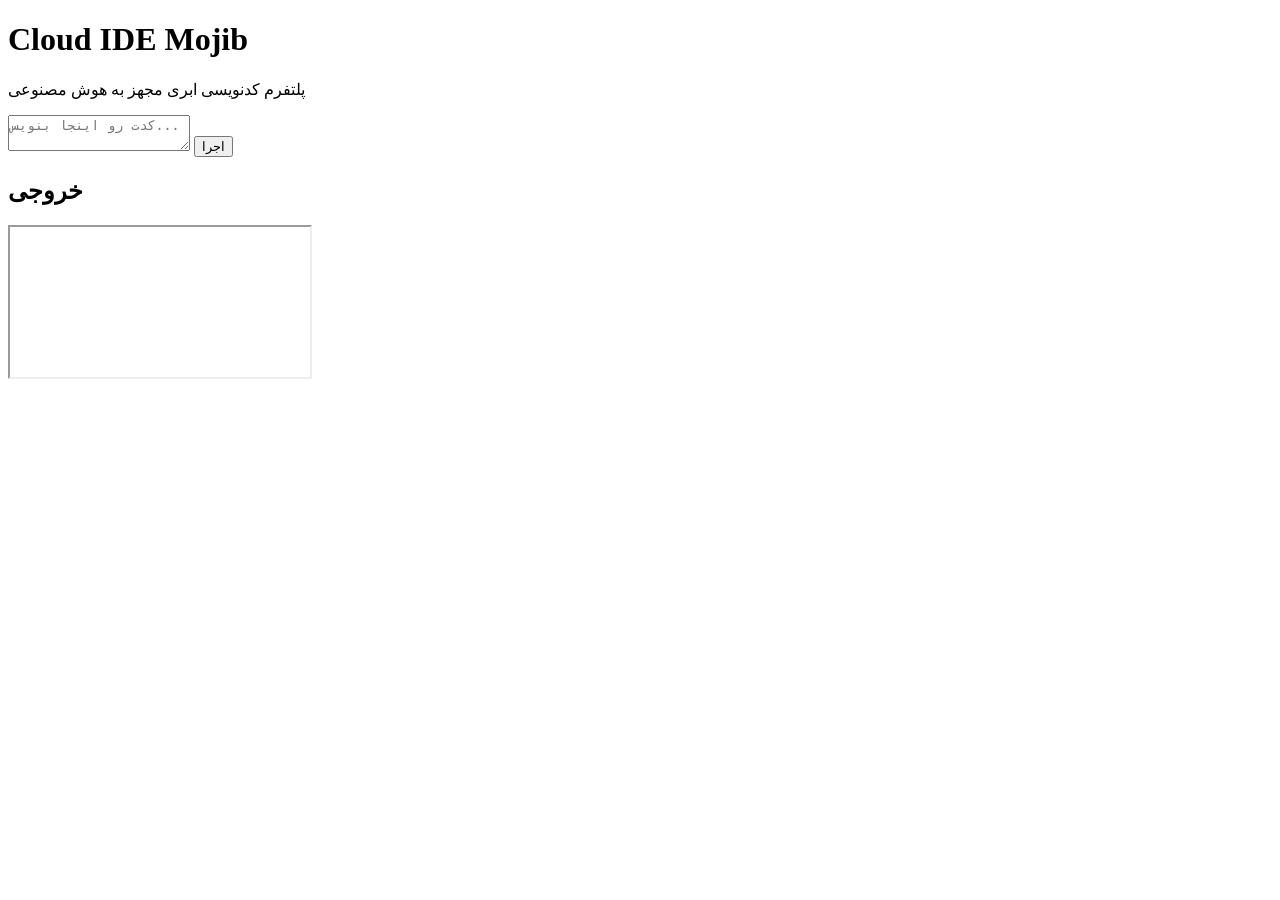
==== index.html @ 9ab7435b "Add initial HTML structure for Cloud IDE Mojib" ====
<!DOCTYPE html>
<html lang="fa">
<head>
  <meta charset="UTF-8">
  <title>Cloud IDE Mojib</title>
  <link rel="stylesheet" href="style.css">
</head>
<body>
  <header>
    <h1>Cloud IDE Mojib</h1>
    <p>پلتفرم کدنویسی ابری مجهز به هوش مصنوعی</p>
  </header>

  <main>
    <section id="editor">
      <textarea id="code" placeholder="کدت رو اینجا بنویس..."></textarea>
      <button id="run">اجرا</button>
    </section>

    <section id="output">
      <h2>خروجی</h2>
      <iframe id="result"></iframe>
    </section>
  </main>

  <script src="app.js"></script>
</body>
</html>
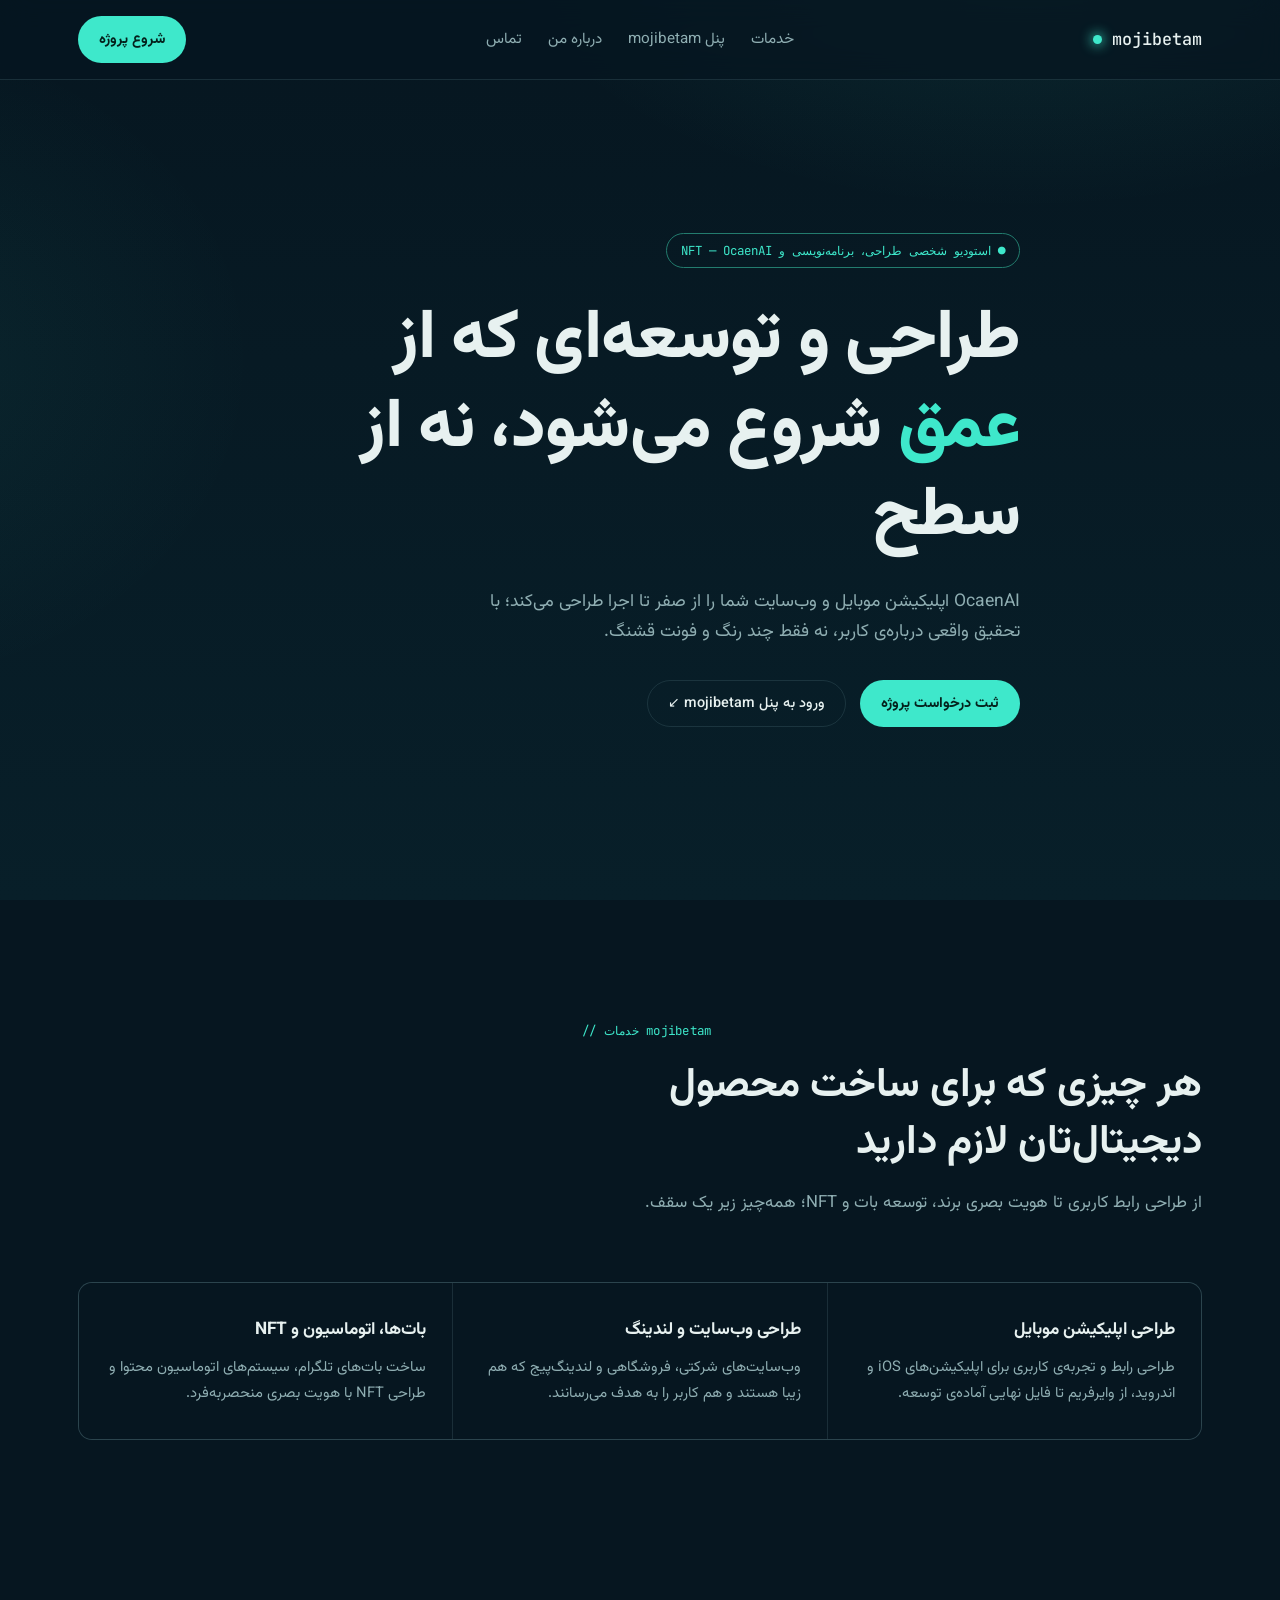
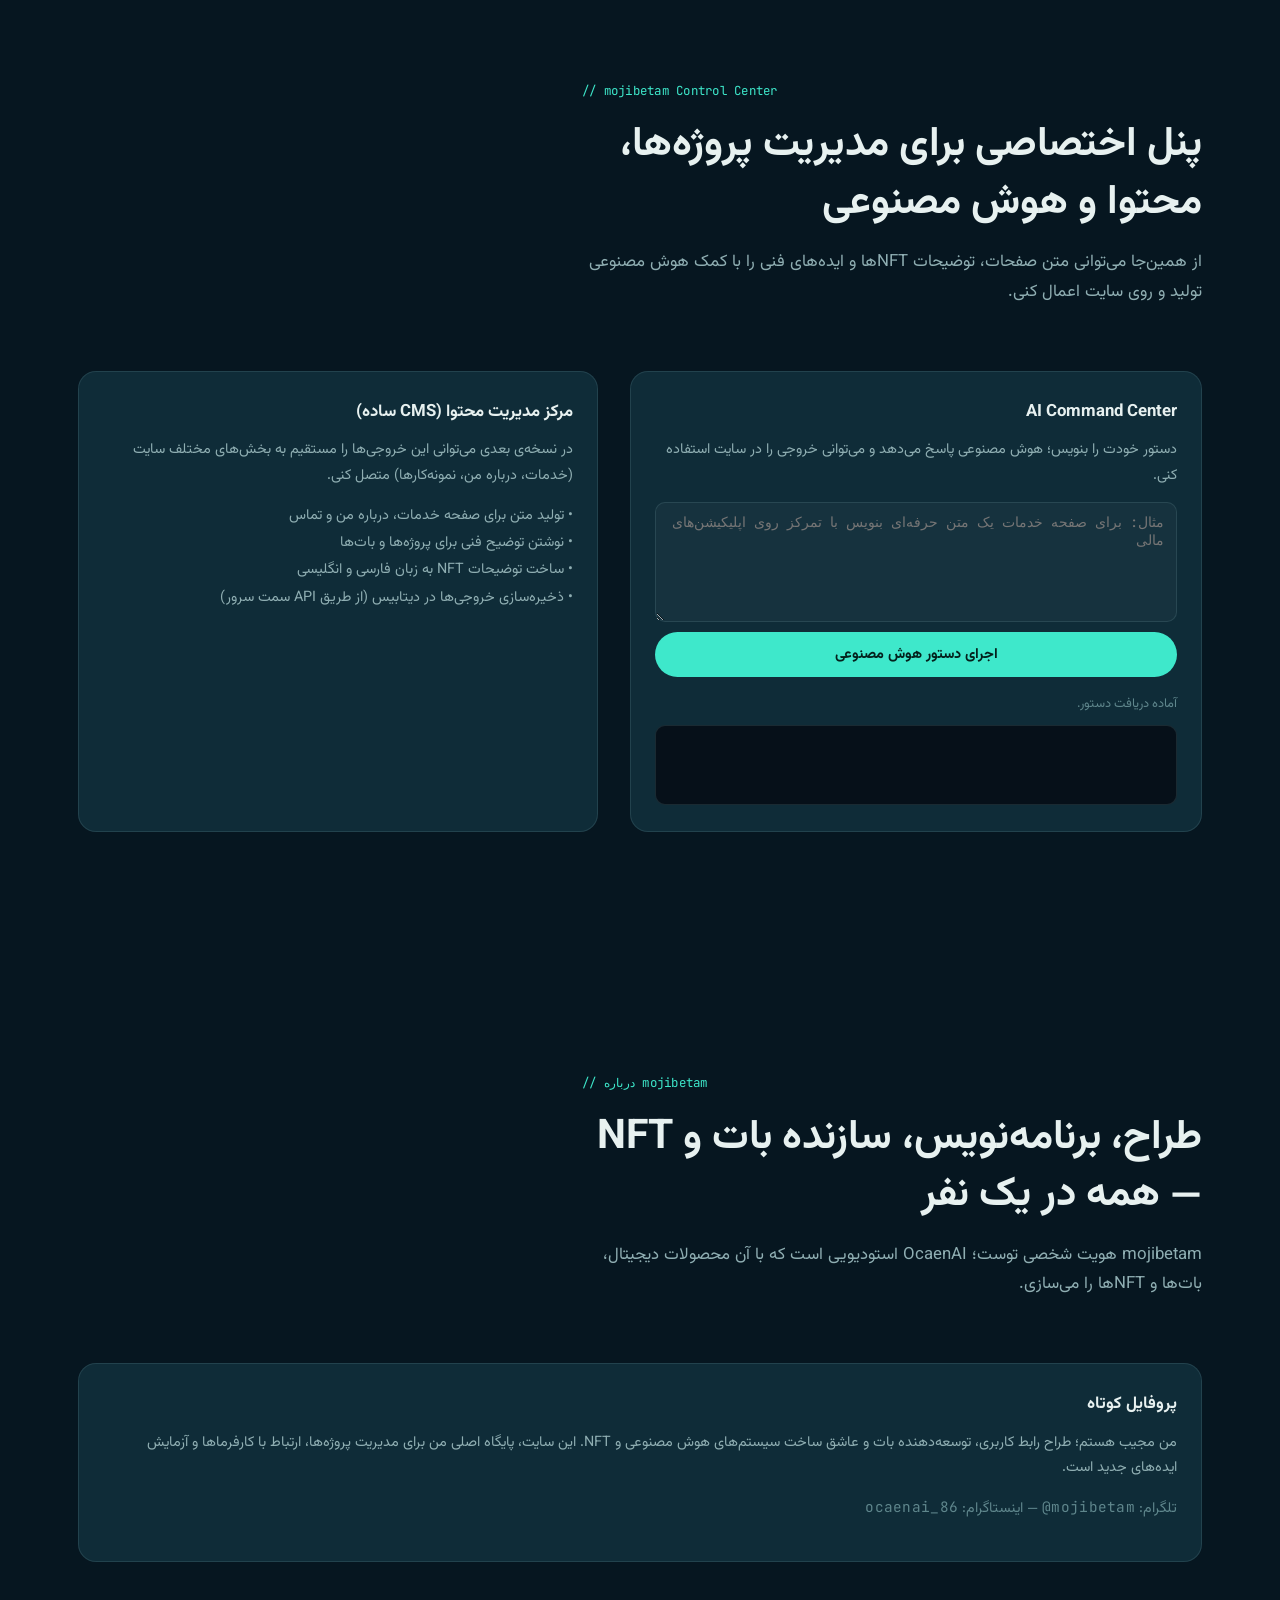
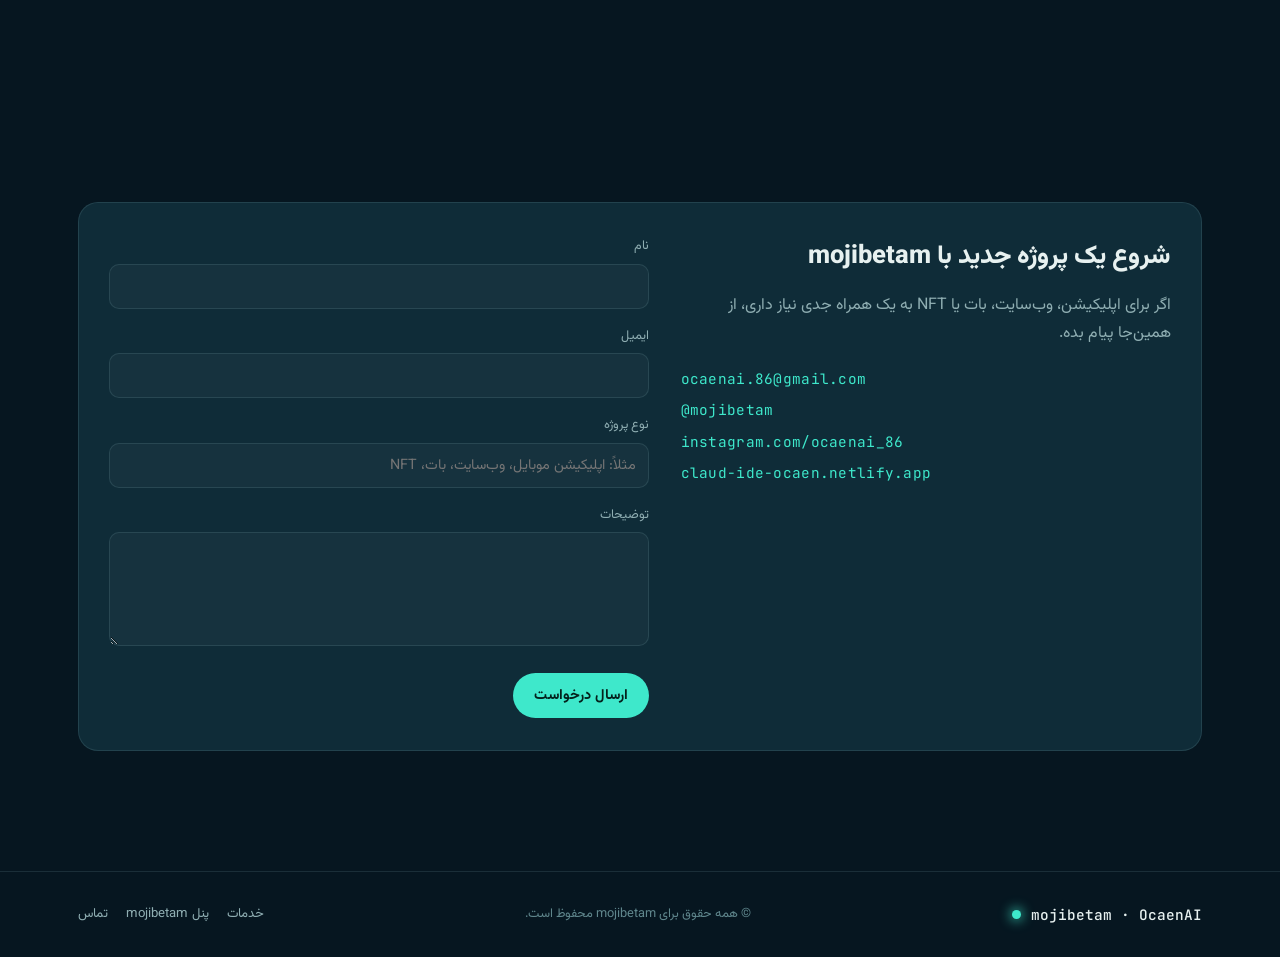
==== commit a07689bc: "Refactor index.html with new layout and styles" ====
--- a/index.html
+++ b/index.html
@@ -1,28 +1,654 @@
 <!DOCTYPE html>
-<html lang="fa">
+<html lang="fa" dir="rtl">
 <head>
-  <meta charset="UTF-8">
-  <title>Cloud IDE Mojib</title>
-  <link rel="stylesheet" href="style.css">
+<meta charset="UTF-8">
+<meta name="viewport" content="width=device-width, initial-scale=1.0">
+<title>mojibetam — استودیو شخصی OcaenAI</title>
+<link rel="preconnect" href="https://fonts.googleapis.com">
+<link rel="preconnect" href="https://fonts.gstatic.com" crossorigin>
+<link href="https://fonts.googleapis.com/css2?family=Vazirmatn:wght@300;400;500;600;700;800;900&family=JetBrains+Mono:wght@400;500&display=swap" rel="stylesheet">
+<style>
+  :root{
+    --bg-deep:#061620;
+    --bg-mid:#0B2530;
+    --bg-mid-2:#0E2E3B;
+    --panel:#0F2C38;
+    --line:rgba(150,200,205,0.14);
+    --text:#E7F1F0;
+    --muted:#8FAEB2;
+    --muted-2:#5F868C;
+    --cyan:#3EE8CB;
+    --cyan-dim:#237C6E;
+    --amber:#FFC069;
+    --radius:14px;
+    --wrap:1180px;
+  }
+
+  *{box-sizing:border-box; margin:0; padding:0;}
+  html{scroll-behavior:smooth;}
+  body{
+    background:var(--bg-deep);
+    color:var(--text);
+    font-family:'Vazirmatn', sans-serif;
+    line-height:1.75;
+    overflow-x:hidden;
+  }
+  img{max-width:100%; display:block;}
+  a{color:inherit; text-decoration:none;}
+  ul{list-style:none;}
+  button{font-family:inherit; cursor:pointer;}
+
+  .mono{
+    font-family:'JetBrains Mono', monospace;
+    letter-spacing:0.02em;
+    direction:ltr;
+    unicode-bidi:isolate;
+  }
+
+  .wrap{
+    max-width:var(--wrap);
+    margin:0 auto;
+    padding:0 28px;
+  }
+
+  ::selection{background:var(--cyan); color:var(--bg-deep);}
+
+  .ocean-bg{
+    position:fixed;
+    inset:0;
+    z-index:0;
+    pointer-events:none;
+    background:
+      radial-gradient(ellipse 900px 500px at 80% -10%, rgba(62,232,203,0.10), transparent 60%),
+      radial-gradient(ellipse 700px 600px at -10% 40%, rgba(62,232,203,0.06), transparent 55%),
+      linear-gradient(180deg, var(--bg-deep) 0%, #071A24 40%, #081F29 100%);
+  }
+
+  header{
+    position:fixed;
+    top:0; inset-inline:0;
+    z-index:50;
+    background:rgba(6,22,32,0.75);
+    backdrop-filter:blur(14px);
+    -webkit-backdrop-filter:blur(14px);
+    border-bottom:1px solid var(--line);
+  }
+  nav{
+    display:flex;
+    align-items:center;
+    justify-content:space-between;
+    padding:16px 28px;
+    max-width:var(--wrap);
+    margin:0 auto;
+  }
+  .logo{
+    display:flex;
+    align-items:center;
+    gap:10px;
+    font-family:'JetBrains Mono', monospace;
+    font-weight:500;
+    font-size:1.05rem;
+    direction:ltr;
+  }
+  .logo .dot{
+    width:9px; height:9px; border-radius:50%;
+    background:var(--cyan);
+    box-shadow:0 0 12px 2px rgba(62,232,203,0.7);
+  }
+  .nav-links{
+    display:flex;
+    gap:26px;
+    font-size:0.95rem;
+    color:var(--muted);
+  }
+  .nav-links a{ transition:color .2s; position:relative; }
+  .nav-links a:hover{ color:var(--text); }
+  .nav-cta{
+    display:flex;
+    align-items:center;
+    gap:12px;
+  }
+  .btn{
+    display:inline-flex;
+    align-items:center;
+    justify-content:center;
+    gap:8px;
+    padding:10px 20px;
+    border-radius:100px;
+    font-size:0.9rem;
+    font-weight:500;
+    border:1px solid transparent;
+    transition:transform .25s, box-shadow .25s, background .25s, border-color .25s, color .25s;
+    background:none;
+    color:var(--text);
+  }
+  .btn-primary{
+    background:var(--cyan);
+    color:#04211C;
+    font-weight:700;
+  }
+  .btn-primary:hover{
+    box-shadow:0 0 0 6px rgba(62,232,203,0.14);
+    transform:translateY(-1px);
+  }
+  .btn-ghost{
+    border-color:var(--line);
+    color:var(--text);
+  }
+  .btn-ghost:hover{ border-color:var(--cyan); color:var(--cyan); }
+
+  .menu-toggle{
+    display:none;
+    flex-direction:column;
+    gap:5px;
+    background:none;
+    border:none;
+    padding:8px;
+  }
+  .menu-toggle span{
+    width:22px; height:2px; background:var(--text); display:block; border-radius:2px;
+  }
+
+  @media (max-width:900px){
+    .nav-links{ display:none; }
+    .menu-toggle{ display:flex; }
+  }
+
+  section{
+    position:relative;
+    z-index:2;
+    padding:120px 0;
+  }
+  .section-head{
+    max-width:620px;
+    margin-bottom:64px;
+  }
+  .section-tag{
+    font-family:'JetBrains Mono', monospace;
+    font-size:0.78rem;
+    color:var(--cyan);
+    margin-bottom:16px;
+    display:block;
+  }
+  .section-head h2{
+    font-size:clamp(1.8rem, 3.2vw, 2.6rem);
+    font-weight:700;
+    line-height:1.4;
+    margin-bottom:16px;
+  }
+  .section-head p{ color:var(--muted); font-size:1.05rem; }
+
+  .hero{
+    position:relative;
+    min-height:100vh;
+    display:flex;
+    align-items:center;
+    padding:140px 0 80px;
+  }
+  .hero-inner{
+    position:relative;
+    z-index:2;
+    max-width:760px;
+  }
+  .eyebrow{
+    display:inline-flex;
+    align-items:center;
+    gap:10px;
+    font-family:'JetBrains Mono', monospace;
+    font-size:0.78rem;
+    color:var(--cyan);
+    border:1px solid var(--cyan-dim);
+    padding:6px 14px;
+    border-radius:100px;
+    margin-bottom:28px;
+  }
+  h1{
+    font-size:clamp(2.4rem, 5.4vw, 4.3rem);
+    font-weight:800;
+    line-height:1.28;
+    letter-spacing:-0.01em;
+    margin-bottom:26px;
+  }
+  h1 span{ color:var(--cyan); }
+  .hero p.lead{
+    font-size:1.1rem;
+    color:var(--muted);
+    max-width:560px;
+    margin-bottom:32px;
+  }
+  .hero-actions{ display:flex; gap:14px; flex-wrap:wrap; }
+
+  .services-grid{
+    display:grid;
+    grid-template-columns:repeat(3, 1fr);
+    gap:1px;
+    background:var(--line);
+    border:1px solid var(--line);
+    border-radius:var(--radius);
+    overflow:hidden;
+  }
+  .service-card{
+    background:var(--bg-deep);
+    padding:32px 26px;
+    transition:background .3s, transform .2s;
+  }
+  .service-card:hover{ background:var(--panel); transform:translateY(-2px); }
+  .service-card h3{ font-size:1.08rem; font-weight:700; margin-bottom:10px; }
+  .service-card p{ color:var(--muted); font-size:0.92rem; }
+
+  @media (max-width:980px){
+    .services-grid{ grid-template-columns:1fr 1fr; }
+  }
+  @media (max-width:620px){
+    .services-grid{ grid-template-columns:1fr; }
+  }
+
+  .dashboard-grid{
+    display:grid;
+    grid-template-columns:1.1fr 1fr;
+    gap:32px;
+  }
+  @media (max-width:860px){
+    .dashboard-grid{ grid-template-columns:1fr; }
+  }
+  .panel{
+    background:var(--panel);
+    border:1px solid var(--line);
+    border-radius:18px;
+    padding:26px 24px;
+  }
+  .panel h3{
+    font-size:1.05rem;
+    font-weight:700;
+    margin-bottom:10px;
+  }
+  .panel p{
+    font-size:0.9rem;
+    color:var(--muted);
+    margin-bottom:14px;
+  }
+
+  .ai-console{
+    display:flex;
+    flex-direction:column;
+    gap:10px;
+  }
+  .ai-console textarea{
+    width:100%;
+    min-height:120px;
+    background:rgba(255,255,255,0.03);
+    border:1px solid var(--line);
+    border-radius:10px;
+    padding:10px 12px;
+    color:var(--text);
+    font-family:'JetBrains Mono', monospace;
+    font-size:0.85rem;
+    outline:none;
+  }
+  .ai-console textarea:focus{
+    border-color:var(--cyan);
+  }
+  .ai-console-output{
+    background:#061019;
+    border-radius:10px;
+    border:1px solid var(--line);
+    padding:10px 12px;
+    font-size:0.85rem;
+    color:var(--muted);
+    min-height:80px;
+    white-space:pre-wrap;
+  }
+  .ai-status{
+    font-size:0.8rem;
+    color:var(--muted-2);
+    margin-top:6px;
+  }
+
+  .contact-panel{
+    background:var(--panel);
+    border:1px solid var(--line);
+    border-radius:20px;
+    padding:32px 30px;
+    display:grid;
+    grid-template-columns:1fr 1.1fr;
+    gap:32px;
+  }
+  @media (max-width:860px){
+    .contact-panel{ grid-template-columns:1fr; }
+  }
+  .contact-info h2{ font-size:1.6rem; font-weight:800; margin-bottom:12px; }
+  .contact-info p{ color:var(--muted); margin-bottom:18px; }
+  .contact-info a{
+    display:block;
+    font-size:0.9rem;
+    color:var(--cyan);
+    margin-bottom:6px;
+  }
+  .field{ margin-bottom:16px; }
+  .field label{
+    display:block;
+    font-size:0.8rem;
+    color:var(--muted);
+    margin-bottom:6px;
+  }
+  .field input, .field textarea{
+    width:100%;
+    background:rgba(255,255,255,0.03);
+    border:1px solid var(--line);
+    border-radius:10px;
+    padding:10px 12px;
+    color:var(--text);
+    font-family:inherit;
+    font-size:0.9rem;
+    outline:none;
+    resize:vertical;
+  }
+  .field input:focus, .field textarea:focus{ border-color:var(--cyan); }
+  .form-msg{
+    margin-top:10px;
+    font-size:0.82rem;
+    color:var(--cyan);
+    display:none;
+  }
+  .form-msg.show{ display:block; }
+
+  footer{
+    border-top:1px solid var(--line);
+    padding:30px 0;
+    position:relative;
+    z-index:2;
+  }
+  .footer-inner{
+    display:flex;
+    justify-content:space-between;
+    align-items:center;
+    flex-wrap:wrap;
+    gap:12px;
+  }
+  .footer-inner .logo{ font-size:0.9rem; }
+  footer .fine{ color:var(--muted-2); font-size:0.8rem; }
+  footer .flinks{ display:flex; gap:18px; color:var(--muted); font-size:0.82rem; }
+  footer .flinks a:hover{ color:var(--cyan); }
+
+  a:focus-visible, button:focus-visible, input:focus-visible, textarea:focus-visible{
+    outline:2px solid var(--cyan);
+    outline-offset:3px;
+  }
+</style>
 </head>
 <body>
-  <header>
-    <h1>Cloud IDE Mojib</h1>
-    <p>پلتفرم کدنویسی ابری مجهز به هوش مصنوعی</p>
-  </header>
-
-  <main>
-    <section id="editor">
-      <textarea id="code" placeholder="کدت رو اینجا بنویس..."></textarea>
-      <button id="run">اجرا</button>
-    </section>
-
-    <section id="output">
-      <h2>خروجی</h2>
-      <iframe id="result"></iframe>
-    </section>
-  </main>
-
-  <script src="app.js"></script>
+
+<div class="ocean-bg"></div>
+
+<header>
+  <nav>
+    <div class="logo">
+      <span class="dot"></span>
+      mojibetam
+    </div>
+    <ul class="nav-links">
+      <li><a href="#services">خدمات</a></li>
+      <li><a href="#dashboard">پنل mojibetam</a></li>
+      <li><a href="#about">درباره من</a></li>
+      <li><a href="#contact">تماس</a></li>
+    </ul>
+    <div class="nav-cta">
+      <a href="#contact" class="btn btn-primary">شروع پروژه</a>
+      <button class="menu-toggle" id="menuToggle" aria-label="باز کردن منو">
+        <span></span><span></span><span></span>
+      </button>
+    </div>
+  </nav>
+</header>
+
+<main>
+
+  <!-- HERO -->
+  <section class="hero" id="home">
+    <div class="wrap">
+      <div class="hero-inner">
+        <span class="eyebrow">● استودیو شخصی طراحی، برنامه‌نویسی و NFT — OcaenAI</span>
+        <h1>طراحی و توسعه‌ای که از <span>عمق</span> شروع می‌شود، نه از سطح</h1>
+        <p class="lead">
+          OcaenAI اپلیکیشن موبایل و وب‌سایت شما را از صفر تا اجرا طراحی می‌کند؛
+          با تحقیق واقعی درباره‌ی کاربر، نه فقط چند رنگ و فونت قشنگ.
+        </p>
+        <div class="hero-actions">
+          <a href="#contact" class="btn btn-primary">ثبت درخواست پروژه</a>
+          <a href="#dashboard" class="btn btn-ghost">ورود به پنل mojibetam ↙</a>
+        </div>
+      </div>
+    </div>
+  </section>
+
+  <!-- SERVICES -->
+  <section id="services">
+    <div class="wrap">
+      <div class="section-head">
+        <span class="section-tag mono">// خدمات mojibetam</span>
+        <h2>هر چیزی که برای ساخت محصول دیجیتال‌تان لازم دارید</h2>
+        <p>از طراحی رابط کاربری تا هویت بصری برند، توسعه بات و NFT؛ همه‌چیز زیر یک سقف.</p>
+      </div>
+      <div class="services-grid">
+        <div class="service-card">
+          <h3>طراحی اپلیکیشن موبایل</h3>
+          <p>طراحی رابط و تجربه‌ی کاربری برای اپلیکیشن‌های iOS و اندروید، از وایرفریم تا فایل نهایی آماده‌ی توسعه.</p>
+        </div>
+        <div class="service-card">
+          <h3>طراحی وب‌سایت و لندینگ</h3>
+          <p>وب‌سایت‌های شرکتی، فروشگاهی و لندینگ‌پیج که هم زیبا هستند و هم کاربر را به هدف می‌رسانند.</p>
+        </div>
+        <div class="service-card">
+          <h3>بات‌ها، اتوماسیون و NFT</h3>
+          <p>ساخت بات‌های تلگرام، سیستم‌های اتوماسیون محتوا و طراحی NFT با هویت بصری منحصربه‌فرد.</p>
+        </div>
+      </div>
+    </div>
+  </section>
+
+  <!-- DASHBOARD / AI COMMAND CENTER -->
+  <section id="dashboard">
+    <div class="wrap">
+      <div class="section-head">
+        <span class="section-tag mono">// mojibetam Control Center</span>
+        <h2>پنل اختصاصی برای مدیریت پروژه‌ها، محتوا و هوش مصنوعی</h2>
+        <p>از همین‌جا می‌توانی متن صفحات، توضیحات NFTها و ایده‌های فنی را با کمک هوش مصنوعی تولید و روی سایت اعمال کنی.</p>
+      </div>
+
+      <div class="dashboard-grid">
+        <div class="panel">
+          <h3>AI Command Center</h3>
+          <p>دستور خودت را بنویس؛ هوش مصنوعی پاسخ می‌دهد و می‌توانی خروجی را در سایت استفاده کنی.</p>
+          <div class="ai-console">
+            <textarea id="aiCommandInput" placeholder="مثال: برای صفحه خدمات یک متن حرفه‌ای بنویس با تمرکز روی اپلیکیشن‌های مالی"></textarea>
+            <button class="btn btn-primary" id="aiCommandRun">اجرای دستور هوش مصنوعی</button>
+            <div class="ai-status" id="aiStatus">آماده دریافت دستور.</div>
+            <div class="ai-console-output" id="aiOutput"></div>
+          </div>
+        </div>
+
+        <div class="panel">
+          <h3>مرکز مدیریت محتوا (CMS ساده)</h3>
+          <p>در نسخه‌ی بعدی می‌توانی این خروجی‌ها را مستقیم به بخش‌های مختلف سایت (خدمات، درباره من، نمونه‌کارها) متصل کنی.</p>
+          <ul style="font-size:0.9rem; color:var(--muted); line-height:1.9;">
+            <li>• تولید متن برای صفحه خدمات، درباره من و تماس</li>
+            <li>• نوشتن توضیح فنی برای پروژه‌ها و بات‌ها</li>
+            <li>• ساخت توضیحات NFT به زبان فارسی و انگلیسی</li>
+            <li>• ذخیره‌سازی خروجی‌ها در دیتابیس (از طریق API سمت سرور)</li>
+          </ul>
+        </div>
+      </div>
+    </div>
+  </section>
+
+  <!-- ABOUT -->
+  <section id="about">
+    <div class="wrap">
+      <div class="section-head">
+        <span class="section-tag mono">// درباره mojibetam</span>
+        <h2>طراح، برنامه‌نویس، سازنده بات و NFT — همه در یک نفر</h2>
+        <p>mojibetam هویت شخصی توست؛ OcaenAI استودیویی است که با آن محصولات دیجیتال، بات‌ها و NFTها را می‌سازی.</p>
+      </div>
+      <div class="panel">
+        <h3>پروفایل کوتاه</h3>
+        <p>
+          من مجیب هستم؛ طراح رابط کاربری، توسعه‌دهنده بات و عاشق ساخت سیستم‌های هوش مصنوعی و NFT.
+          این سایت، پایگاه اصلی من برای مدیریت پروژه‌ها، ارتباط با کارفرماها و آزمایش ایده‌های جدید است.
+        </p>
+        <p style="margin-top:10px; font-size:0.9rem; color:var(--muted-2);">
+          تلگرام: <span class="mono">@mojibetam</span> — اینستاگرام: <span class="mono">ocaenai_86</span>
+        </p>
+      </div>
+    </div>
+  </section>
+
+  <!-- CONTACT -->
+  <section id="contact">
+    <div class="wrap">
+      <div class="contact-panel">
+        <div class="contact-info">
+          <h2>شروع یک پروژه جدید با mojibetam</h2>
+          <p>اگر برای اپلیکیشن، وب‌سایت، بات یا NFT به یک همراه جدی نیاز داری، از همین‌جا پیام بده.</p>
+          <a href="mailto:ocaenai.86@gmail.com" class="mono">ocaenai.86@gmail.com</a>
+          <a href="https://t.me/mojibetam" target="_blank" class="mono">@mojibetam</a>
+          <a href="https://instagram.com/ocaenai_86" target="_blank" class="mono">instagram.com/ocaenai_86</a>
+          <a href="https://claud-ide-ocaen.netlify.app" target="_blank" class="mono">claud-ide-ocaen.netlify.app</a>
+        </div>
+        <div>
+          <form id="contactForm">
+            <div class="field">
+              <label>نام</label>
+              <input type="text" name="name" required>
+            </div>
+            <div class="field">
+              <label>ایمیل</label>
+              <input type="email" name="email" required>
+            </div>
+            <div class="field">
+              <label>نوع پروژه</label>
+              <input type="text" name="projectType" placeholder="مثلاً: اپلیکیشن موبایل، وب‌سایت، بات، NFT">
+            </div>
+            <div class="field">
+              <label>توضیحات</label>
+              <textarea name="message" rows="4" required></textarea>
+            </div>
+            <button type="submit" class="btn btn-primary">ارسال درخواست</button>
+            <div class="form-msg" id="contactMsg">درخواست شما ثبت شد (سمت سرور باید پردازش شود).</div>
+          </form>
+        </div>
+      </div>
+    </div>
+  </section>
+
+</main>
+
+<footer>
+  <div class="wrap">
+    <div class="footer-inner">
+      <div class="logo">
+        <span class="dot"></span>
+        mojibetam · OcaenAI
+      </div>
+      <div class="fine">© همه حقوق برای mojibetam محفوظ است.</div>
+      <div class="flinks">
+        <a href="#services">خدمات</a>
+        <a href="#dashboard">پنل mojibetam</a>
+        <a href="#contact">تماس</a>
+      </div>
+    </div>
+  </div>
+</footer>
+
+<script>
+  // منوی موبایل (در صورت نیاز می‌توانی کامل‌ترش کنی)
+  const menuToggle = document.getElementById('menuToggle');
+  const navLinks = document.querySelector('.nav-links');
+  if (menuToggle && navLinks) {
+    menuToggle.addEventListener('click', () => {
+      const isOpen = navLinks.style.display === 'flex';
+      navLinks.style.display = isOpen ? 'none' : 'flex';
+    });
+  }
+
+  // AI Command Center: اتصال به API
+  const aiInput = document.getElementById('aiCommandInput');
+  const aiRun = document.getElementById('aiCommandRun');
+  const aiOutput = document.getElementById('aiOutput');
+  const aiStatus = document.getElementById('aiStatus');
+
+  if (aiRun) {
+    aiRun.addEventListener('click', async () => {
+      const command = aiInput.value.trim();
+      if (!command) {
+        aiStatus.textContent = 'لطفاً یک دستور بنویس.';
+        return;
+      }
+
+      aiStatus.textContent = 'در حال ارسال به API هوش مصنوعی...';
+      aiOutput.textContent = '';
+
+      try {
+        // این آدرس را در سرور خودت پیاده‌سازی کن (مثلاً در Next.js: /api/ai-command)
+        const res = await fetch('/api/ai-command', {
+          method: 'POST',
+          headers: { 'Content-Type': 'application/json' },
+          body: JSON.stringify({ command })
+        });
+
+        if (!res.ok) {
+          aiStatus.textContent = 'خطا در پاسخ API (کد ' + res.status + ').';
+          return;
+        }
+
+        const data = await res.json();
+        aiOutput.textContent = data.result || 'پاسخی از API دریافت نشد.';
+        aiStatus.textContent = 'پاسخ هوش مصنوعی آماده است.';
+      } catch (err) {
+        console.error(err);
+        aiStatus.textContent = 'خطا در ارتباط با سرور.';
+        aiOutput.textContent = 'لطفاً تنظیمات API را بررسی کن.';
+      }
+    });
+  }
+
+  // فرم تماس: اتصال به API سمت سرور (نمونه)
+  const contactForm = document.getElementById('contactForm');
+  const contactMsg = document.getElementById('contactMsg');
+
+  if (contactForm) {
+    contactForm.addEventListener('submit', async (e) => {
+      e.preventDefault();
+      const formData = new FormData(contactForm);
+      const payload = Object.fromEntries(formData.entries());
+
+      contactMsg.classList.remove('show');
+      contactMsg.textContent = 'در حال ارسال...';
+
+      try {
+        // این آدرس را در سرور خودت بساز (مثلاً /api/contact)
+        const res = await fetch('/api/contact', {
+          method: 'POST',
+          headers: { 'Content-Type': 'application/json' },
+          body: JSON.stringify(payload)
+        });
+
+        if (!res.ok) {
+          contactMsg.textContent = 'خطا در ارسال فرم (کد ' + res.status + ').';
+          contactMsg.classList.add('show');
+          return;
+        }
+
+        contactMsg.textContent = 'درخواست شما ثبت شد. به‌زودی با شما تماس می‌گیرم.';
+        contactMsg.classList.add('show');
+        contactForm.reset();
+      } catch (err) {
+        console.error(err);
+        contactMsg.textContent = 'خطا در ارتباط با سرور. لطفاً بعداً دوباره تلاش کنید.';
+        contactMsg.classList.add('show');
+      }
+    });
+  }
+</script>
+
 </body>
 </html>
